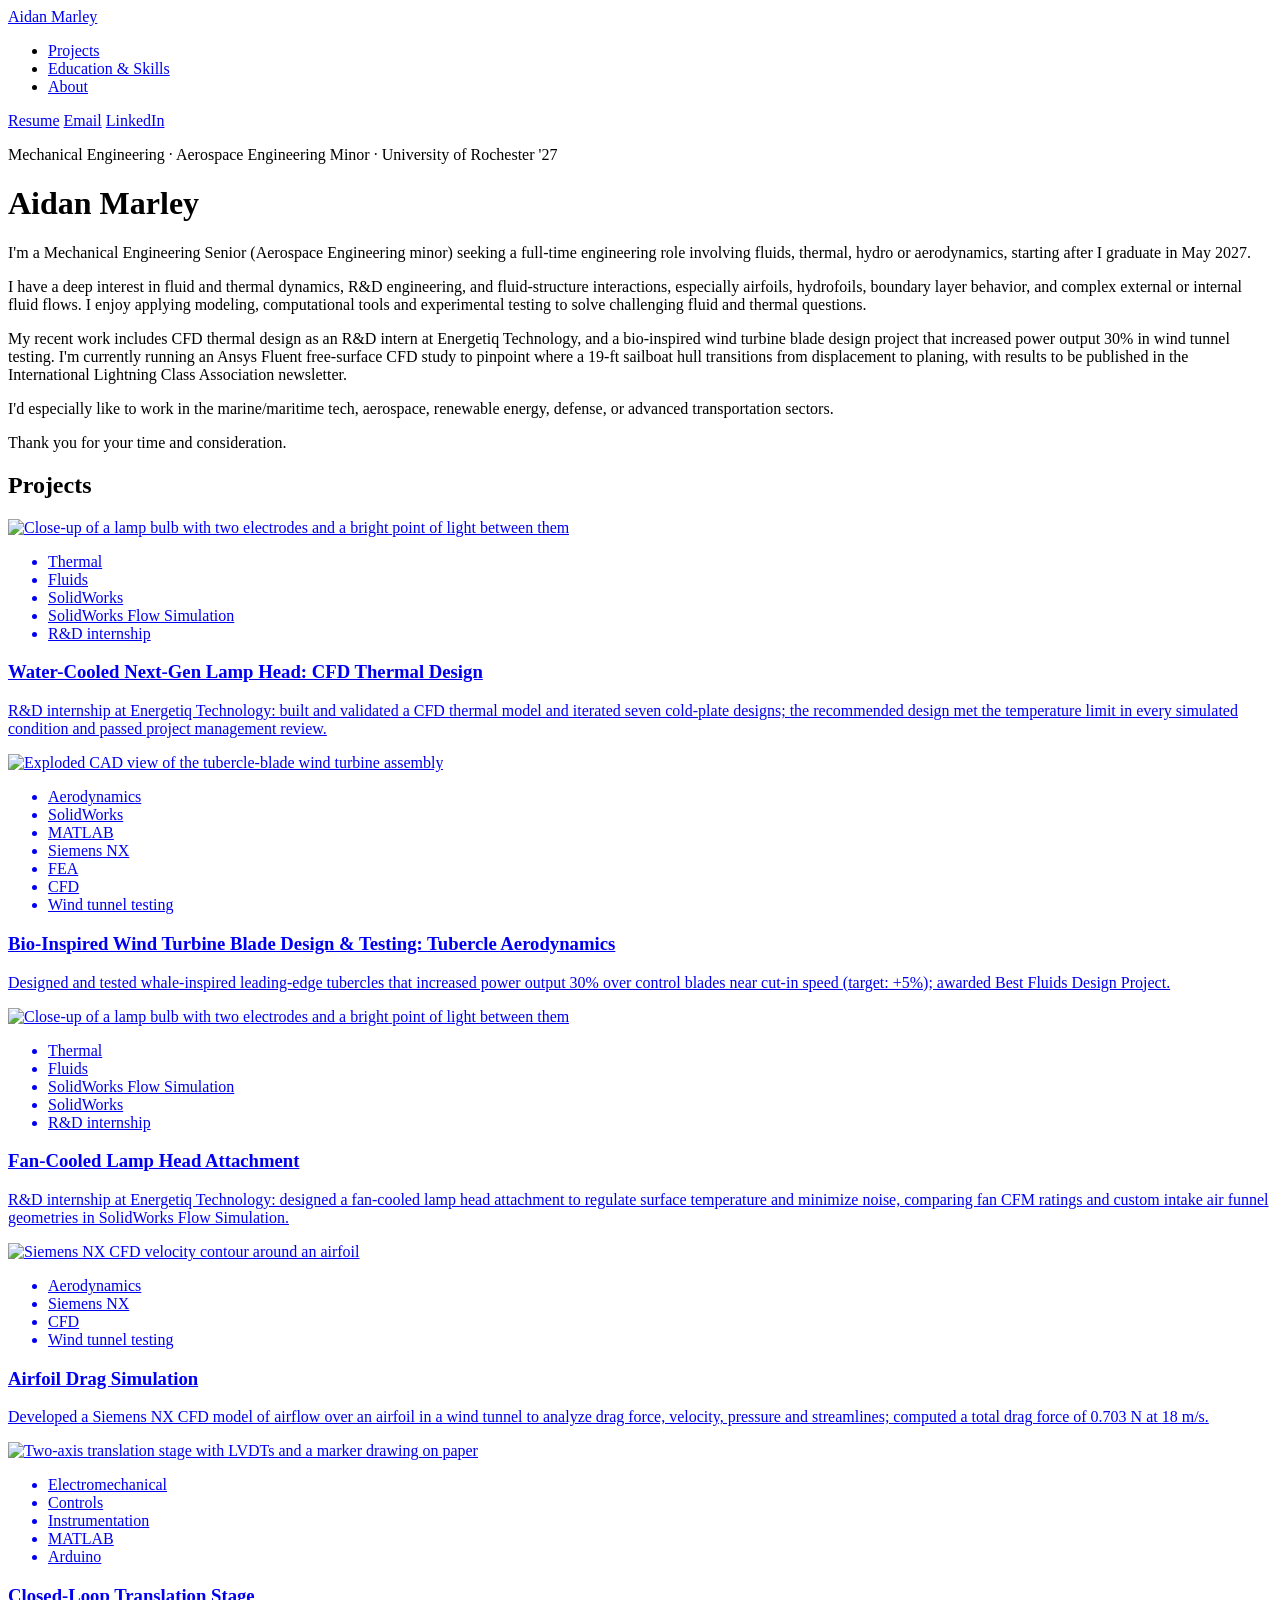
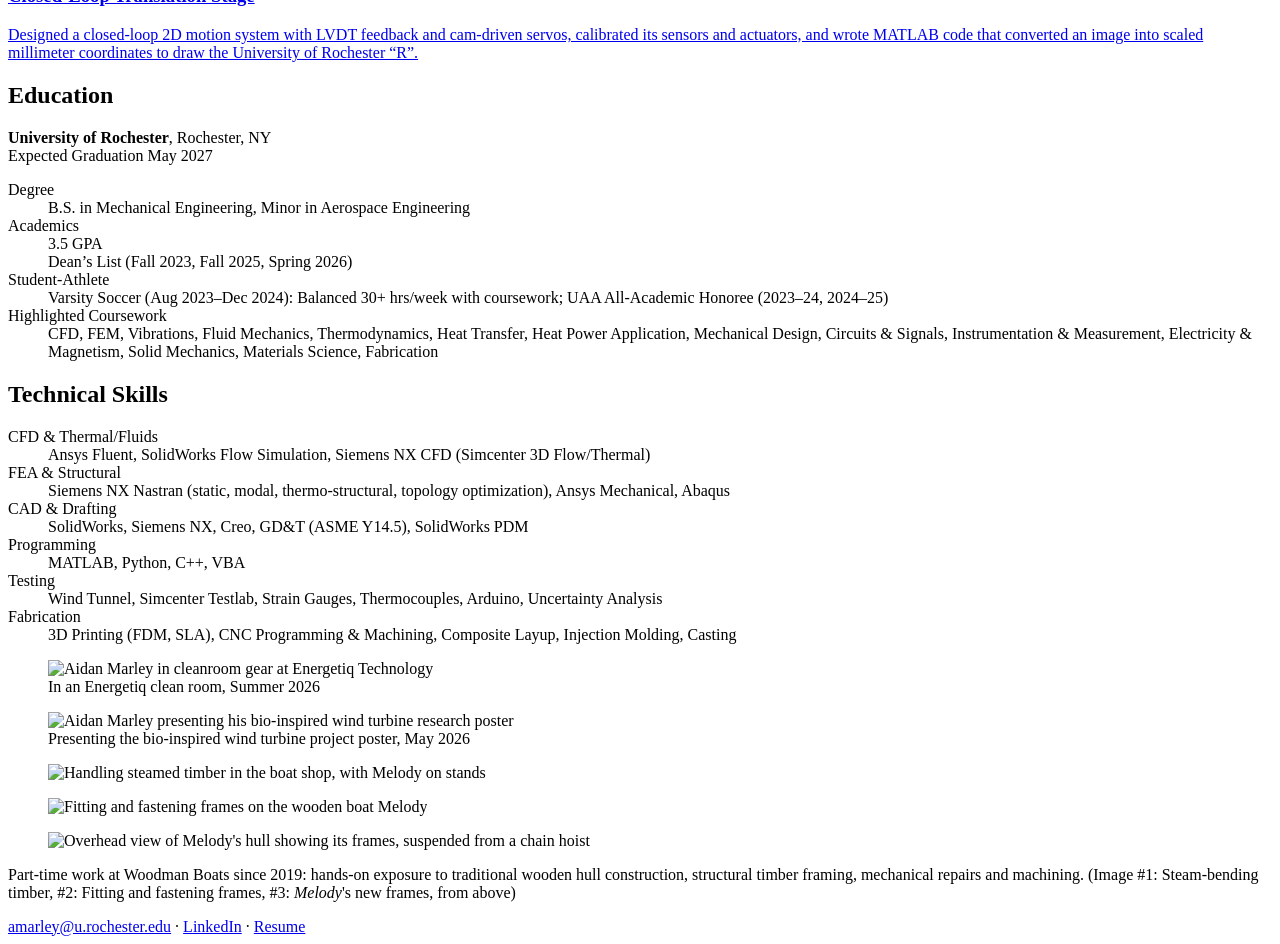
==== index.html @ 21c4abe0 "Add files via upload" ====
<!DOCTYPE html>
<html lang="en">
<head>
  <meta charset="utf-8">
  <meta name="viewport" content="width=device-width, initial-scale=1">
  <title>Aidan Marley | Fluids, Thermal &amp; Hydrodynamics Engineering Portfolio</title>
  <meta name="description" content="Engineering portfolio of Aidan Marley, Mechanical Engineering Senior (Aerospace Engineering minor) at the University of Rochester, focused on CFD, hydrodynamics, aerodynamics and thermal R&D.">
  <link rel="preconnect" href="https://fonts.googleapis.com">
  <link rel="preconnect" href="https://fonts.gstatic.com" crossorigin>
  <link href="https://fonts.googleapis.com/css2?family=IBM+Plex+Mono:wght@400&family=IBM+Plex+Sans:wght@400;500;600&display=swap" rel="stylesheet">
  <link rel="stylesheet" href="css/style.css">
</head>
<body>

<nav class="nav" aria-label="Main">
  <div class="wrap">
    <a class="brand" href="index.html">Aidan Marley</a>
    <ul class="nav-links">
      <li><a href="#projects">Projects</a></li>
      <li><a href="#background">Education &amp; Skills</a></li>
      <li><a href="#about">About</a></li>
    </ul>
    <div class="nav-actions">
      <a class="nav-btn primary" href="assets/Aidan_Marley_Resume.pdf">Resume</a>
      <a class="nav-btn" href="mailto:amarley@u.rochester.edu">Email</a>
      <a class="nav-btn" href="https://www.linkedin.com/in/aidan-marley">LinkedIn</a>
    </div>
  </div>
</nav>

<header class="hero" id="about">
  <div class="wrap">
    <p class="eyebrow">Mechanical Engineering · Aerospace Engineering Minor · University of Rochester '27</p>
    <h1>Aidan Marley</h1>
    <p class="intro">I'm a Mechanical Engineering Senior (Aerospace Engineering minor) seeking a full-time engineering role involving fluids, thermal, hydro or aerodynamics, starting after I graduate in May&nbsp;2027.</p>
    <p class="intro">I have a deep interest in fluid and thermal dynamics, R&amp;D engineering, and fluid-structure interactions, especially airfoils, hydrofoils, boundary layer behavior, and complex external or internal fluid flows. I enjoy applying modeling, computational tools and experimental testing to solve challenging fluid and thermal questions.</p>
    <p class="intro">My recent work includes CFD thermal design as an R&amp;D intern at Energetiq Technology, and a bio-inspired wind turbine blade design project that increased power output 30% in wind tunnel testing. I'm currently running an Ansys Fluent free-surface CFD study to pinpoint where a 19-ft sailboat hull transitions from displacement to planing, with results to be published in the International Lightning Class Association newsletter.</p>
    <p class="intro">I'd especially like to work in the marine/maritime tech, aerospace, renewable energy, defense, or advanced transportation sectors.</p>
    <p class="intro">Thank you for your time and consideration.</p>
  </div>
</header>

<main>

  <section id="projects" class="wrap">
    <h2>Projects</h2>
    <div class="cards">

      <a class="card" href="projects/energetiq-thermal.html">
        <div class="thumb">
          <img src="assets/energetiq-thermal/card.jpg" alt="Close-up of a lamp bulb with two electrodes and a bright point of light between them" data-ph="Card image: lamp bulb">
        </div>
        <div class="body">
          <ul class="tags"><li>Thermal</li><li>Fluids</li><li>SolidWorks</li><li>SolidWorks Flow Simulation</li><li>R&amp;D internship</li></ul>
          <h3>Water-Cooled Next-Gen Lamp Head: CFD Thermal Design</h3>
          <p class="result">R&amp;D internship at Energetiq Technology: built and validated a CFD thermal model and iterated seven cold-plate designs; the recommended design met the temperature limit in every simulated condition and passed project management review.</p>
        </div>
      </a>

      <a class="card" href="projects/wind-turbine-blades.html">
        <div class="thumb">
          <img src="assets/wind-turbine/card.jpg" alt="Exploded CAD view of the tubercle-blade wind turbine assembly" data-ph="Card image: exploded CAD assembly">
        </div>
        <div class="body">
          <ul class="tags"><li>Aerodynamics</li><li>SolidWorks</li><li>MATLAB</li><li>Siemens NX</li><li>FEA</li><li>CFD</li><li>Wind tunnel testing</li></ul>
          <h3>Bio-Inspired Wind Turbine Blade Design &amp; Testing: Tubercle Aerodynamics</h3>
          <p class="result">Designed and tested whale-inspired leading-edge tubercles that increased power output 30% over control blades near cut-in speed (target: +5%); awarded Best Fluids Design Project.</p>
        </div>
      </a>

      <a class="card" href="projects/lamp-head-fan-attachment.html">
        <div class="thumb">
          <img src="assets/lamp-head-fan-attachment/card.jpg" alt="Close-up of a lamp bulb with two electrodes and a bright point of light between them" data-ph="Card image: lamp bulb">
        </div>
        <div class="body">
          <ul class="tags"><li>Thermal</li><li>Fluids</li><li>SolidWorks Flow Simulation</li><li>SolidWorks</li><li>R&amp;D internship</li></ul>
          <h3>Fan-Cooled Lamp Head Attachment</h3>
          <p class="result">R&amp;D internship at Energetiq Technology: designed a fan-cooled lamp head attachment to regulate surface temperature and minimize noise, comparing fan CFM ratings and custom intake air funnel geometries in SolidWorks Flow Simulation.</p>
        </div>
      </a>

      <a class="card" href="projects/airfoil-drag-simulation.html">
        <div class="thumb">
          <img src="assets/airfoil/card.jpg" alt="Siemens NX CFD velocity contour around an airfoil" data-ph="Card image: airfoil velocity contour">
        </div>
        <div class="body">
          <ul class="tags"><li>Aerodynamics</li><li>Siemens NX</li><li>CFD</li><li>Wind tunnel testing</li></ul>
          <h3>Airfoil Drag Simulation</h3>
          <p class="result">Developed a Siemens NX CFD model of airflow over an airfoil in a wind tunnel to analyze drag force, velocity, pressure and streamlines; computed a total drag force of 0.703 N at <span class="nowrap">18&nbsp;m/s</span>.</p>
        </div>
      </a>

      <a class="card" href="projects/translation-stage.html">
        <div class="thumb">
          <img src="assets/translation-stage/card.jpg" alt="Two-axis translation stage with LVDTs and a marker drawing on paper" data-ph="Card image: translation stage hardware or a drawing it produced">
        </div>
        <div class="body">
          <ul class="tags"><li>Electromechanical</li><li>Controls</li><li>Instrumentation</li><li>MATLAB</li><li>Arduino</li></ul>
          <h3>Closed-Loop Translation Stage</h3>
          <p class="result">Designed a closed-loop 2D motion system with LVDT feedback and cam-driven servos, calibrated its sensors and actuators, and wrote MATLAB code that converted an image into scaled millimeter coordinates to draw the University of Rochester &ldquo;R&rdquo;.</p>
        </div>
      </a>

    </div>

  </section>

  <!-- Education & Skills, below the projects -->
  <section id="background" class="wrap">
    <div class="bg-grid">
      <div>
        <h2>Education</h2>
        <div class="edu">
          <p class="edu-school"><strong>University of Rochester</strong>, Rochester, NY<br><span class="muted">Expected Graduation May 2027</span></p>
          <dl class="edu-list">
            <div><dt>Degree</dt><dd>B.S. in Mechanical Engineering, Minor in Aerospace Engineering</dd></div>
            <div><dt>Academics</dt><dd>3.5 GPA<br>Dean’s List (Fall 2023, Fall 2025, Spring 2026)</dd></div>
            <div><dt>Student-Athlete</dt><dd>Varsity Soccer (Aug 2023–Dec 2024): Balanced 30+ hrs/week with coursework; UAA All-Academic Honoree (2023–24, 2024–25)</dd></div>
            <div><dt>Highlighted Coursework</dt><dd>CFD, FEM, Vibrations, Fluid Mechanics, Thermodynamics, Heat Transfer, Heat Power Application, Mechanical Design, Circuits &amp; Signals, Instrumentation &amp; Measurement, Electricity &amp; Magnetism, Solid Mechanics, Materials Science, Fabrication</dd></div>
          </dl>
        </div>
      </div>
      <div>
        <h2>Technical Skills</h2>
        <dl class="skill-list">
          <div><dt>CFD &amp; Thermal/Fluids</dt><dd>Ansys Fluent, SolidWorks Flow Simulation, Siemens NX CFD (Simcenter 3D Flow/Thermal)</dd></div>
          <div><dt>FEA &amp; Structural</dt><dd>Siemens NX Nastran (static, modal, thermo-structural, topology optimization), Ansys Mechanical, Abaqus</dd></div>
          <div><dt>CAD &amp; Drafting</dt><dd>SolidWorks, Siemens NX, Creo, GD&amp;T (ASME Y14.5), SolidWorks PDM</dd></div>
          <div><dt>Programming</dt><dd>MATLAB, Python, C++, VBA</dd></div>
          <div><dt>Testing</dt><dd>Wind Tunnel, Simcenter Testlab, Strain Gauges, Thermocouples, Arduino, Uncertainty Analysis</dd></div>
          <div><dt>Fabrication</dt><dd>3D Printing (FDM, SLA), CNC Programming &amp; Machining, Composite Layup, Injection Molding, Casting</dd></div>
        </dl>
      </div>
    </div>
  </section>

  <section id="photos" class="wrap">

    <!-- Energetiq clean room photo + poster presentation photo -->
    <div class="gallery about-photo">
      <figure style="flex: 2">
        <img src="assets/energetiq-thermal/cleanroom.jpg" alt="Aidan Marley in cleanroom gear at Energetiq Technology">
        <figcaption>In an Energetiq clean room, Summer 2026</figcaption>
      </figure>
      <figure style="flex: 4">
        <img src="assets/about/linkedin-photo.jpg" alt="Aidan Marley presenting his bio-inspired wind turbine research poster" data-ph="Photo: presenting the wind turbine poster">
        <figcaption>Presenting the bio-inspired wind turbine project poster, May 2026</figcaption>
      </figure>
    </div>

    <!-- Woodman Boats photo row -->
    <div class="gallery">
      <figure style="flex: 1.333">
        <img src="assets/hands-on/boatshop-2.jpg" alt="Handling steamed timber in the boat shop, with Melody on stands" data-ph="Photo: steam bending">
      </figure>
      <figure style="flex: 0.75">
        <img src="assets/hands-on/boatshop-1.jpg" alt="Fitting and fastening frames on the wooden boat Melody" data-ph="Photo: fitting and fastening frames">
      </figure>
      <figure style="flex: 0.75">
        <img src="assets/hands-on/boatshop-3.jpg" alt="Overhead view of Melody's hull showing its frames, suspended from a chain hoist" data-ph="Photo: overhead view of the hull">
      </figure>
    </div>
    <p class="gallery-caption">Part-time work at Woodman Boats since 2019: hands-on exposure to traditional wooden hull construction, structural timber framing, mechanical repairs and machining. (Image #1: Steam-bending timber, #2: Fitting and fastening frames, #3: <i>Melody</i>'s new frames, from above)</p>
  </section>
</main>

<footer>
  <div class="wrap">
    <span><a href="mailto:amarley@u.rochester.edu">amarley@u.rochester.edu</a> · <a href="https://www.linkedin.com/in/aidan-marley">LinkedIn</a> · <a href="assets/Aidan_Marley_Resume.pdf">Resume</a></span>
  </div>
</footer>

<script src="js/site.js"></script>
</body>
</html>
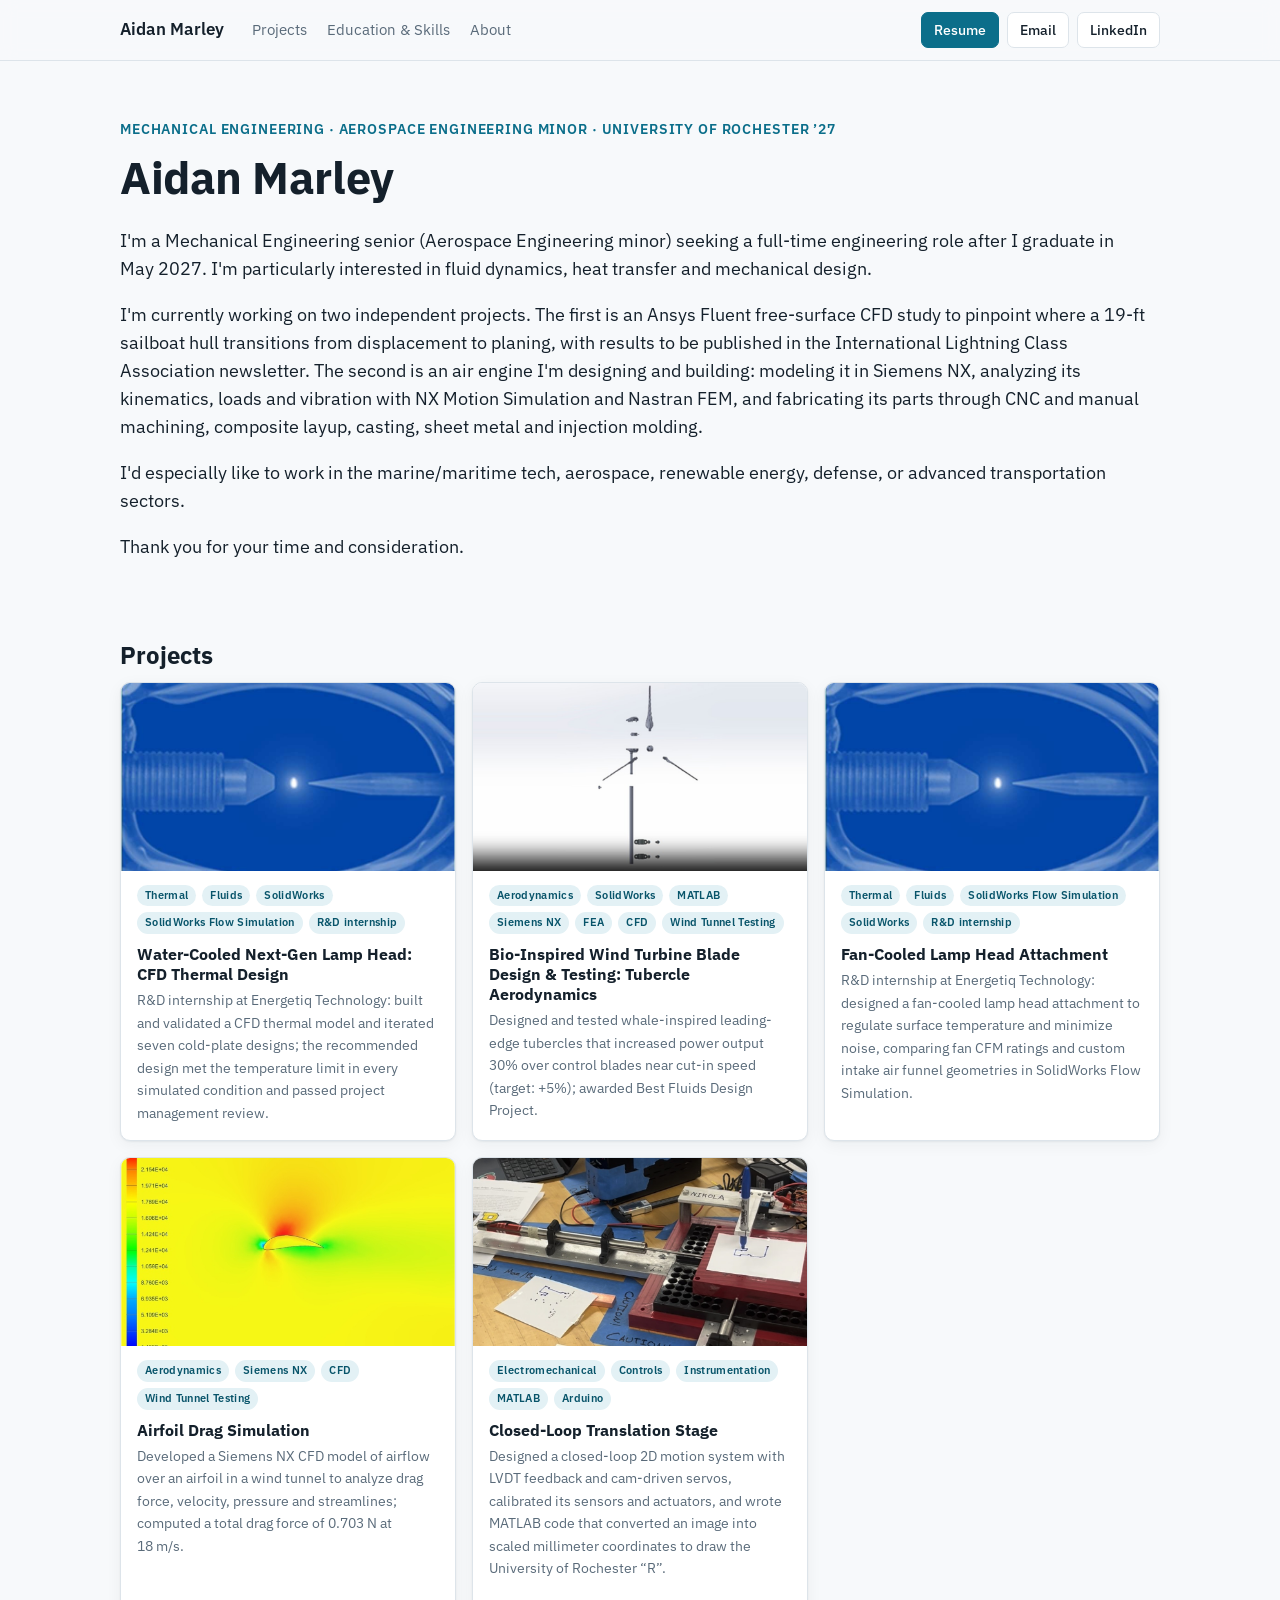
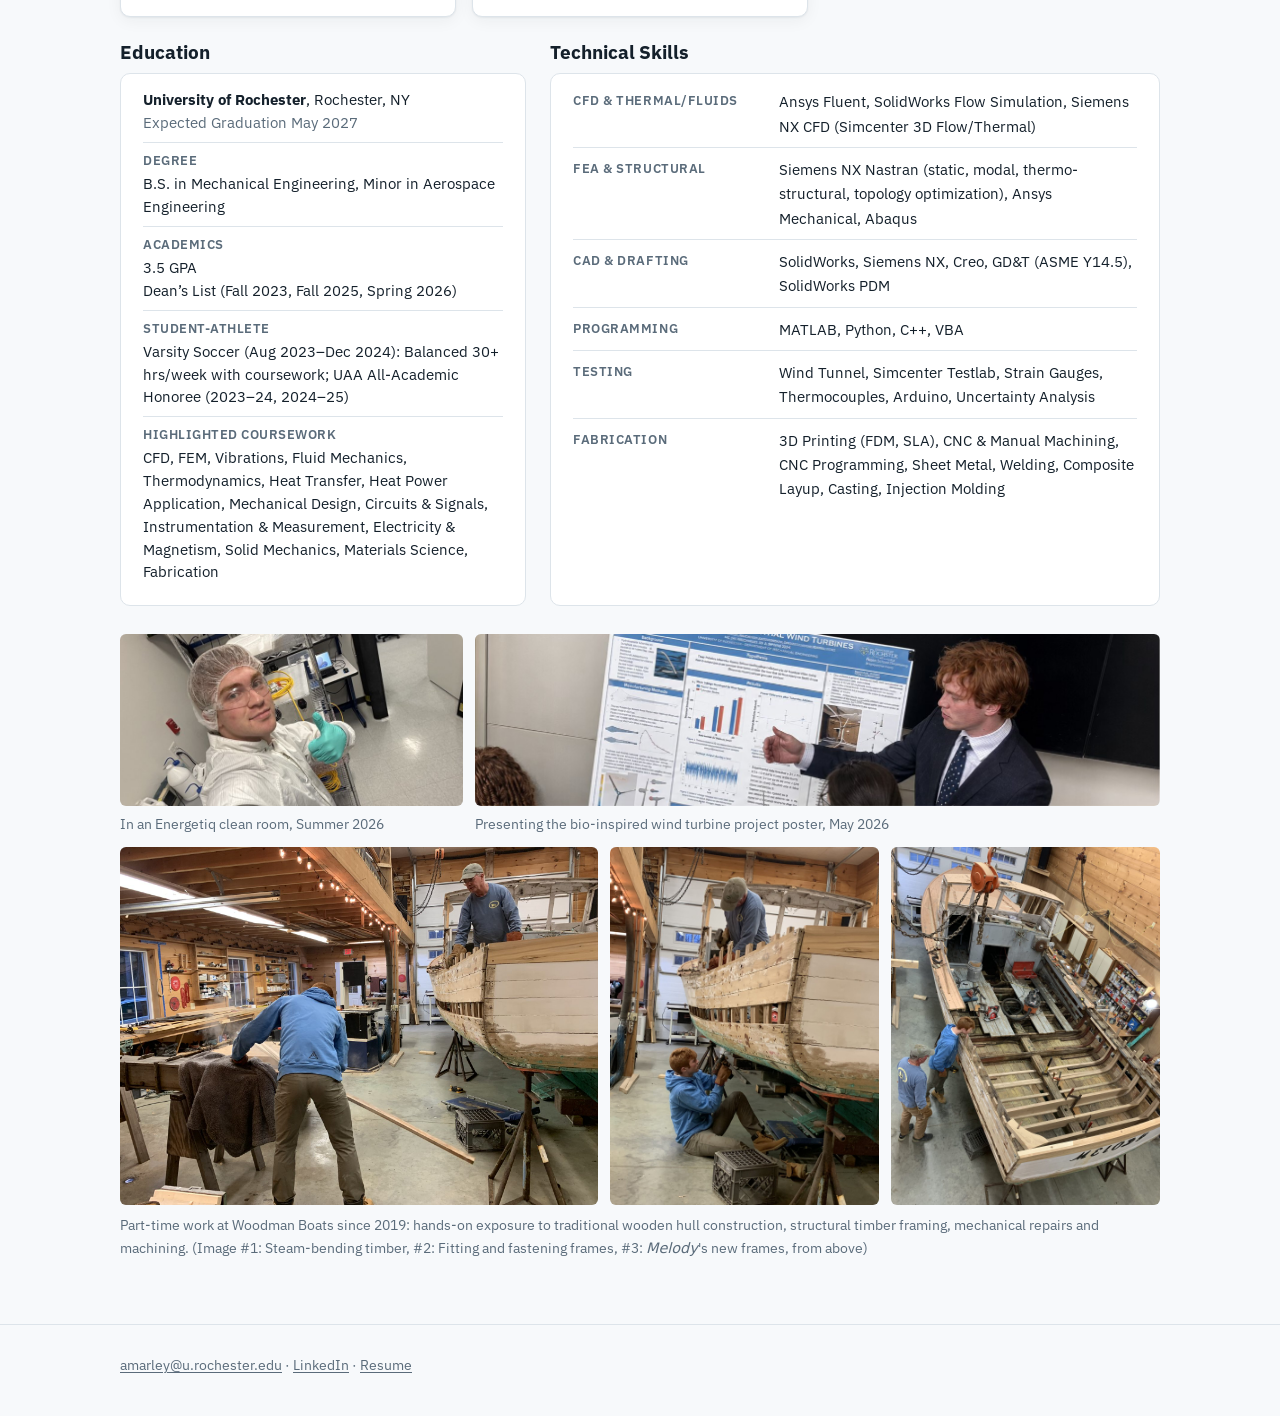
==== commit 335273dd: "Add files via upload" ====
--- a/index.html
+++ b/index.html
@@ -3,8 +3,8 @@
 <head>
   <meta charset="utf-8">
   <meta name="viewport" content="width=device-width, initial-scale=1">
-  <title>Aidan Marley | Fluids, Thermal &amp; Hydrodynamics Engineering Portfolio</title>
-  <meta name="description" content="Engineering portfolio of Aidan Marley, Mechanical Engineering Senior (Aerospace Engineering minor) at the University of Rochester, focused on CFD, hydrodynamics, aerodynamics and thermal R&D.">
+  <title>Aidan Marley | Mechanical Engineering Portfolio: Design, Fluids &amp; Thermal</title>
+  <meta name="description" content="Engineering portfolio of Aidan Marley, Mechanical Engineering Senior (Aerospace Engineering minor) at the University of Rochester, focused on mechanical design, CFD, hydrodynamics, aerodynamics and thermal R&D.">
   <link rel="preconnect" href="https://fonts.googleapis.com">
   <link rel="preconnect" href="https://fonts.gstatic.com" crossorigin>
   <link href="https://fonts.googleapis.com/css2?family=IBM+Plex+Mono:wght@400&family=IBM+Plex+Sans:wght@400;500;600&display=swap" rel="stylesheet">
@@ -30,11 +30,10 @@
 
 <header class="hero" id="about">
   <div class="wrap">
-    <p class="eyebrow">Mechanical Engineering · Aerospace Engineering Minor · University of Rochester '27</p>
+    <p class="eyebrow">Mechanical Engineering · Aerospace Engineering Minor · University of Rochester &rsquo;27</p>
     <h1>Aidan Marley</h1>
-    <p class="intro">I'm a Mechanical Engineering Senior (Aerospace Engineering minor) seeking a full-time engineering role involving fluids, thermal, hydro or aerodynamics, starting after I graduate in May&nbsp;2027.</p>
-    <p class="intro">I have a deep interest in fluid and thermal dynamics, R&amp;D engineering, and fluid-structure interactions, especially airfoils, hydrofoils, boundary layer behavior, and complex external or internal fluid flows. I enjoy applying modeling, computational tools and experimental testing to solve challenging fluid and thermal questions.</p>
-    <p class="intro">My recent work includes CFD thermal design as an R&amp;D intern at Energetiq Technology, and a bio-inspired wind turbine blade design project that increased power output 30% in wind tunnel testing. I'm currently running an Ansys Fluent free-surface CFD study to pinpoint where a 19-ft sailboat hull transitions from displacement to planing, with results to be published in the International Lightning Class Association newsletter.</p>
+    <p class="intro">I'm a Mechanical Engineering senior (Aerospace Engineering minor) seeking a full-time engineering role after I graduate in May&nbsp;2027. I'm particularly interested in fluid dynamics, heat transfer and mechanical design.</p>
+    <p class="intro">I'm currently working on two independent projects. The first is an Ansys Fluent free-surface CFD study to pinpoint where a 19-ft sailboat hull transitions from displacement to planing, with results to be published in the International Lightning Class Association newsletter. The second is an air engine I'm designing and building: modeling it in Siemens NX, analyzing its kinematics, loads and vibration with NX Motion Simulation and Nastran FEM, and fabricating its parts through CNC and manual machining, composite layup, casting, sheet metal and injection molding.</p>
     <p class="intro">I'd especially like to work in the marine/maritime tech, aerospace, renewable energy, defense, or advanced transportation sectors.</p>
     <p class="intro">Thank you for your time and consideration.</p>
   </div>
@@ -62,7 +61,7 @@
           <img src="assets/wind-turbine/card.jpg" alt="Exploded CAD view of the tubercle-blade wind turbine assembly" data-ph="Card image: exploded CAD assembly">
         </div>
         <div class="body">
-          <ul class="tags"><li>Aerodynamics</li><li>SolidWorks</li><li>MATLAB</li><li>Siemens NX</li><li>FEA</li><li>CFD</li><li>Wind tunnel testing</li></ul>
+          <ul class="tags"><li>Aerodynamics</li><li>SolidWorks</li><li>MATLAB</li><li>Siemens NX</li><li>FEA</li><li>CFD</li><li>Wind Tunnel Testing</li></ul>
           <h3>Bio-Inspired Wind Turbine Blade Design &amp; Testing: Tubercle Aerodynamics</h3>
           <p class="result">Designed and tested whale-inspired leading-edge tubercles that increased power output 30% over control blades near cut-in speed (target: +5%); awarded Best Fluids Design Project.</p>
         </div>
@@ -84,7 +83,7 @@
           <img src="assets/airfoil/card.jpg" alt="Siemens NX CFD velocity contour around an airfoil" data-ph="Card image: airfoil velocity contour">
         </div>
         <div class="body">
-          <ul class="tags"><li>Aerodynamics</li><li>Siemens NX</li><li>CFD</li><li>Wind tunnel testing</li></ul>
+          <ul class="tags"><li>Aerodynamics</li><li>Siemens NX</li><li>CFD</li><li>Wind Tunnel Testing</li></ul>
           <h3>Airfoil Drag Simulation</h3>
           <p class="result">Developed a Siemens NX CFD model of airflow over an airfoil in a wind tunnel to analyze drag force, velocity, pressure and streamlines; computed a total drag force of 0.703 N at <span class="nowrap">18&nbsp;m/s</span>.</p>
         </div>
@@ -128,7 +127,7 @@
           <div><dt>CAD &amp; Drafting</dt><dd>SolidWorks, Siemens NX, Creo, GD&amp;T (ASME Y14.5), SolidWorks PDM</dd></div>
           <div><dt>Programming</dt><dd>MATLAB, Python, C++, VBA</dd></div>
           <div><dt>Testing</dt><dd>Wind Tunnel, Simcenter Testlab, Strain Gauges, Thermocouples, Arduino, Uncertainty Analysis</dd></div>
-          <div><dt>Fabrication</dt><dd>3D Printing (FDM, SLA), CNC Programming &amp; Machining, Composite Layup, Injection Molding, Casting</dd></div>
+          <div><dt>Fabrication</dt><dd>3D Printing (FDM, SLA), CNC &amp; Manual Machining, CNC Programming, Sheet Metal, Welding, Composite Layup, Casting, Injection Molding</dd></div>
         </dl>
       </div>
     </div>
--- a/css/style.css
+++ b/css/style.css
@@ -0,0 +1,261 @@
+/* Aidan Marley — Engineering Portfolio
+   Colors are defined once here; dark mode follows the visitor's system setting. */
+:root {
+  --bg: #f7f9fb;
+  --surface: #ffffff;
+  --ink: #14202b;
+  --muted: #5a6b7a;
+  --line: #dde4ea;
+  --accent: #0b6e8a;        /* ocean teal */
+  --accent-strong: #08546a;
+  --accent-soft: #e3f1f5;
+  --placeholder: #f1f4f7;
+  --placeholder-line: #b9c6d1;
+  --radius: 10px;
+  --maxw: 1080px;
+  --shadow: 0 1px 2px rgba(20, 32, 43, .06), 0 4px 16px rgba(20, 32, 43, .05);
+}
+@media (prefers-color-scheme: dark) {
+  :root {
+    --bg: #0e151c;
+    --surface: #151f29;
+    --ink: #e6edf3;
+    --muted: #9aabbb;
+    --line: #243341;
+    --accent: #4fb8d6;
+    --accent-strong: #7ccde4;
+    --accent-soft: #15303c;
+    --placeholder: #1a2632;
+    --placeholder-line: #3a4d5e;
+    --shadow: none;
+  }
+}
+
+* { box-sizing: border-box; }
+html { -webkit-text-size-adjust: 100%; }
+body {
+  margin: 0;
+  background: var(--bg);
+  color: var(--ink);
+  font-family: "IBM Plex Sans", system-ui, -apple-system, "Segoe UI", Roboto, sans-serif;
+  font-size: 17px;
+  line-height: 1.6;
+}
+img { max-width: 100%; height: auto; display: block; border-radius: 6px; }
+a { color: var(--accent); text-underline-offset: 2px; }
+a:hover { color: var(--accent-strong); }
+h1, h2, h3 { line-height: 1.25; margin: 0 0 .5em; }
+h1 { font-size: clamp(2rem, 5vw, 2.8rem); letter-spacing: -.01em; }
+h2 { font-size: 1.5rem; margin-top: 2.2em; }
+h3 { font-size: 1.1rem; }
+p { margin: 0 0 1em; }
+code, .mono { font-family: "IBM Plex Mono", ui-monospace, Menlo, monospace; font-size: .9em; }
+
+.wrap { max-width: var(--maxw); margin: 0 auto; padding: 0 20px; }
+
+/* ---------- Top navigation ---------- */
+.nav {
+  position: sticky; top: 0; z-index: 10;
+  background: color-mix(in srgb, var(--bg) 88%, transparent);
+  backdrop-filter: blur(8px);
+  border-bottom: 1px solid var(--line);
+}
+.nav .wrap { display: flex; align-items: center; gap: 20px; height: 60px; }
+.nav .brand { font-weight: 600; color: var(--ink); text-decoration: none; white-space: nowrap; }
+.nav-links { list-style: none; display: flex; gap: 20px; margin: 0 0 0 8px; padding: 0; }
+.nav-links a { color: var(--muted); text-decoration: none; font-size: .95rem; white-space: nowrap; }
+.nav-links a:hover { color: var(--ink); }
+.nav-actions { display: flex; gap: 8px; margin-left: auto; }
+.nav-btn {
+  display: inline-block; padding: 6px 12px; border-radius: 7px; white-space: nowrap;
+  border: 1px solid var(--line); background: var(--surface); color: var(--ink);
+  text-decoration: none; font-size: .88rem; font-weight: 500;
+}
+.nav-btn:hover { border-color: var(--accent); color: var(--accent); }
+.nav-btn.primary { background: var(--accent); border-color: var(--accent); color: #fff; }
+.nav-btn.primary:hover { background: var(--accent-strong); color: #fff; }
+@media (prefers-color-scheme: dark) { .nav-btn.primary, .nav-btn.primary:hover { color: #0e151c; } }
+@media (max-width: 860px) { .nav-links { display: none; } }
+@media (max-width: 400px) {
+  .nav .wrap { gap: 10px; }
+  .nav-btn { padding: 5px 9px; font-size: .82rem; }
+  .nav-actions { gap: 6px; }
+}
+@media (max-width: 370px) { .nav .brand { font-size: .9rem; } .nav-btn { padding: 5px 7px; } }
+
+/* ---------- Hero ---------- */
+.hero { padding: 56px 0 8px; }
+.eyebrow { color: var(--accent); font-weight: 600; font-size: .9rem; letter-spacing: .06em; text-transform: uppercase; margin-bottom: .6em; }
+.intro { font-size: 1.1rem; color: var(--ink); }
+.btns { display: flex; flex-wrap: wrap; gap: 10px; margin-top: 24px; }
+.btn {
+  display: inline-block; padding: 10px 18px; border-radius: 8px;
+  border: 1px solid var(--line); background: var(--surface); color: var(--ink);
+  text-decoration: none; font-weight: 500; font-size: .95rem;
+}
+.btn:hover { border-color: var(--accent); color: var(--accent); }
+.btn.primary { background: var(--accent); border-color: var(--accent); color: #fff; }
+.btn.primary:hover { background: var(--accent-strong); color: #fff; }
+@media (prefers-color-scheme: dark) { .btn.primary, .btn.primary:hover { color: #0e151c; } }
+
+/* ---------- Highlight tiles ---------- */
+.tiles { display: grid; grid-template-columns: repeat(3, 1fr); gap: 16px; margin: 8px 0 0; }
+.tile { background: var(--surface); border: 1px solid var(--line); border-radius: var(--radius); padding: 18px 20px; box-shadow: var(--shadow); }
+.tile .big { font-size: 1.9rem; font-weight: 600; color: var(--accent); line-height: 1.1; }
+.tile .label { font-size: .8rem; font-weight: 600; letter-spacing: .05em; text-transform: uppercase; color: var(--muted); margin-bottom: 6px; }
+.tile p { margin: 6px 0 0; font-size: .95rem; color: var(--muted); }
+@media (max-width: 800px) { .tiles { grid-template-columns: 1fr; } }
+
+/* ---------- Project cards ---------- */
+.cards { display: grid; grid-template-columns: repeat(3, 1fr); grid-auto-rows: 1fr; gap: 16px; }
+@media (max-width: 960px) { .cards { grid-template-columns: repeat(2, 1fr); } }
+@media (max-width: 640px) { .cards { grid-template-columns: 1fr; } }
+.card {
+  display: flex; flex-direction: column;
+  background: var(--surface); border: 1px solid var(--line); border-radius: var(--radius);
+  overflow: hidden; text-decoration: none; color: var(--ink); box-shadow: var(--shadow);
+  transition: border-color .15s, transform .15s;
+}
+a.card:hover { border-color: var(--accent); transform: translateY(-2px); color: var(--ink); }
+.card .thumb { aspect-ratio: 16 / 9; }
+.card .thumb { position: relative; overflow: hidden; }
+.card .thumb img, .card .thumb video { position: absolute; inset: 0; width: 100%; height: 100%; object-fit: cover; border-radius: 0; display: block; }
+.card .body { padding: 14px 16px 16px; }
+.card h3 { margin-bottom: .3em; font-size: 1rem; }
+.card .tags li { font-size: .7rem; }
+.card .result { color: var(--muted); font-size: .88rem; margin: 0; }
+.card.featured { grid-column: 1 / -1; }
+.card.featured .thumb { aspect-ratio: 21 / 8; }
+@media (max-width: 720px) { .card.featured .thumb { aspect-ratio: 16 / 9; } }
+.card.tbd { border-style: dashed; box-shadow: none; }
+.card.tbd .body { color: var(--muted); }
+
+.tags { display: flex; flex-wrap: wrap; gap: 6px; margin: 0 0 10px; padding: 0; list-style: none; }
+.tags li { font-size: .75rem; font-weight: 600; letter-spacing: .03em; padding: 2px 8px; border-radius: 99px; background: var(--accent-soft); color: var(--accent-strong); }
+.status { display: inline-block; font-size: .75rem; font-weight: 600; padding: 2px 8px; border-radius: 99px; border: 1px solid var(--accent); color: var(--accent); margin-left: 6px; vertical-align: middle; }
+
+/* ---------- Placeholders (replace with <img> when figures are ready) ---------- */
+.ph {
+  display: flex; align-items: center; justify-content: center; text-align: center;
+  background: repeating-linear-gradient(135deg, var(--placeholder) 0 14px, transparent 14px 28px), var(--placeholder);
+  border: 2px dashed var(--placeholder-line); border-radius: 6px;
+  color: var(--muted); font-size: .85rem; padding: 16px; min-height: 140px; width: 100%; height: 100%;
+}
+.card .ph { border-radius: 0; border-width: 0 0 2px 0; }
+.todo { background: #fff3c4; color: #5c4a00; padding: 0 4px; border-radius: 3px; font-size: .9em; }
+@media (prefers-color-scheme: dark) { .todo { background: #4a3d06; color: #ffe58a; } }
+
+/* ---------- Education & skills (under the intro) ---------- */
+.bg-grid { display: grid; grid-template-columns: 1fr 1.5fr; gap: 24px; align-items: stretch; }
+.bg-grid > div { display: flex; flex-direction: column; }
+.bg-grid .edu, .bg-grid .skill-list { flex: 1; }
+.bg-grid h2 { margin-top: 1.2em; font-size: 1.2rem; }
+@media (max-width: 800px) { .bg-grid { grid-template-columns: 1fr; gap: 0; } }
+.skill-list { margin: 0; background: var(--surface); border: 1px solid var(--line); border-radius: var(--radius); padding: 6px 22px; }
+.skill-list div { display: grid; grid-template-columns: 190px 1fr; gap: 4px 16px; padding: 9px 0; border-bottom: 1px solid var(--line); }
+.skill-list div:last-child { border-bottom: 0; }
+.skill-list dt { font-size: .8rem; font-weight: 600; letter-spacing: .04em; text-transform: uppercase; color: var(--muted); padding-top: 2px; }
+.skill-list dd { margin: 0; font-size: .95rem; }
+@media (max-width: 560px) { .skill-list div { grid-template-columns: 1fr; } }
+
+/* ---------- Skills & education ---------- */
+.skills { display: grid; grid-template-columns: repeat(auto-fit, minmax(185px, 1fr)); gap: 14px; }
+.skills div { background: var(--surface); border: 1px solid var(--line); border-radius: var(--radius); padding: 16px 18px; }
+.skills h3 { font-size: .8rem; letter-spacing: .05em; text-transform: uppercase; color: var(--muted); margin-bottom: 6px; }
+.skills p { margin: 0; font-size: .95rem; }
+.edu { background: var(--surface); border: 1px solid var(--line); border-radius: var(--radius); padding: 14px 22px; font-size: .95rem; line-height: 1.5; }
+.edu-label { font-size: .8rem; font-weight: 600; letter-spacing: .04em; text-transform: uppercase; color: var(--muted); }
+.edu .row { display: flex; justify-content: space-between; flex-wrap: wrap; gap: 4px 16px; }
+.edu p { margin: .25em 0; }
+.edu .edu-school { margin-top: 0; }
+.muted { color: var(--muted); }
+
+/* ---------- Project pages ---------- */
+.crumb { font-size: .9rem; margin: 28px 0 0; }
+.crumb a { text-decoration: none; }
+.proj-head { padding: 12px 0 8px; }
+.proj-head .one-line { font-size: 1.2rem; color: var(--muted); }
+.hero-fig { margin: 20px 0 8px; aspect-ratio: 21 / 9; }
+.hero-fig > img { width: 100%; height: 100%; object-fit: cover; }
+@media (max-width: 720px) { .hero-fig { aspect-ratio: 16 / 9; } }
+
+.glance {
+  display: grid; grid-template-columns: repeat(auto-fit, minmax(180px, 1fr)); gap: 14px 24px;
+  background: var(--surface); border: 1px solid var(--line); border-radius: var(--radius);
+  padding: 18px 22px; margin: 24px 0 8px;
+}
+.glance dt { font-size: .75rem; font-weight: 600; letter-spacing: .05em; text-transform: uppercase; color: var(--muted); }
+.glance dd { margin: 2px 0 0; font-size: .95rem; }
+
+.content { max-width: none; }
+.content ul { padding-left: 1.2em; }
+.content li { margin-bottom: .4em; }
+.callout { border-left: 3px solid var(--accent); background: var(--accent-soft); padding: 12px 16px; border-radius: 0 8px 8px 0; margin: 1.2em 0; }
+.callout p:last-child { margin: 0; }
+
+figure { margin: 1.4em 0; }
+figure .ph { aspect-ratio: 16 / 9; min-height: 0; }
+figcaption { font-size: .9rem; color: var(--muted); margin-top: 8px; }
+figcaption b { color: var(--ink); }
+.fig-row { display: grid; grid-template-columns: repeat(3, 1fr); gap: 12px; }
+.fig-row.two { grid-template-columns: repeat(2, 1fr); }
+@media (max-width: 720px) { .fig-row, .fig-row.two { grid-template-columns: 1fr; } }
+.fig-row .ph { aspect-ratio: 4 / 3; }
+.fig-row { align-items: start; }
+.fig-row figure { margin: 0; }
+.fig-row img { display: block; width: 100%; height: auto; max-height: 440px; object-fit: contain; object-position: left top; }
+.fig-wide { margin: 16px 0 0; }
+.fig-wide img { width: 100%; height: auto; }
+
+.about-photo { margin: 28px 0 12px; }
+.about-photo img { width: 100%; }
+.about-photo figcaption { margin-top: 6px; }
+.about-photo .ph { aspect-ratio: 4 / 1; min-height: 0; }
+@media (max-width: 560px) { .about-photo .ph { aspect-ratio: 2 / 1; } }
+
+/* Photo row that keeps mixed portrait/landscape photos the same height.
+   Each figure's inline flex value = the photo's width ÷ height. */
+.gallery { display: flex; gap: 12px; align-items: flex-start; }
+.gallery figure { margin: 0; min-width: 0; }
+.gallery img { width: 100%; }
+.gallery.narrow { max-width: 640px; }
+.gallery figcaption { margin-top: 6px; }
+.gallery-caption { font-size: .9rem; color: var(--muted); margin-top: 8px; }
+@media (max-width: 720px) {
+  .gallery { flex-direction: column; }
+  .gallery figure { flex: none !important; width: 100%; }
+}
+
+table.setup { width: 100%; border-collapse: collapse; font-size: .95rem; background: var(--surface); border: 1px solid var(--line); border-radius: var(--radius); overflow: hidden; }
+table.setup th, table.setup td { text-align: left; padding: 9px 14px; border-bottom: 1px solid var(--line); vertical-align: top; }
+table.setup th { width: 36%; font-weight: 600; color: var(--muted); }
+table.setup tr:last-child th, table.setup tr:last-child td { border-bottom: 0; }
+.table-wrap { overflow-x: auto; }
+
+.pager { display: flex; justify-content: space-between; gap: 12px; flex-wrap: wrap; border-top: 1px solid var(--line); margin-top: 48px; padding-top: 20px; }
+.pager a { text-decoration: none; }
+
+/* ---------- Footer ---------- */
+footer { border-top: 1px solid var(--line); margin-top: 64px; padding: 28px 0 40px; color: var(--muted); font-size: .9rem; }
+footer .wrap { display: flex; justify-content: space-between; flex-wrap: wrap; gap: 8px 24px; }
+footer a { color: var(--muted); }
+
+section, .hero { scroll-margin-top: 72px; }
+
+.subhead { font-size: 1.2rem; margin: 1.6em 0 .6em; }
+.coursework p { margin: .4em 0; }
+.coursework p + p { margin-top: .9em; }
+
+.table-wrap { overflow-x: auto; } table.setup td:first-child { color: var(--muted); font-weight: 500; }
+.side-photo { float: right; width: 150px; margin: 4px 0 12px 24px; }
+.side-photo img { width: 100%; height: auto; border-radius: 6px; display: block; }
+.content h2 { clear: both; }
+.content::after { content: ""; display: block; clear: both; }
+@media (max-width: 560px) { .side-photo { width: 110px; margin-left: 14px; } }
+@media (max-width: 720px) { .gallery.about-photo figure:first-child { max-width: 60%; } }
+
+.edu-list { margin: 8px 0 0; }
+.edu-list div { padding: 8px 0; border-top: 1px solid var(--line); }
+.edu-list dt { font-size: .8rem; font-weight: 600; letter-spacing: .04em; text-transform: uppercase; color: var(--muted); margin-bottom: 2px; }
+.edu-list dd { margin: 0; }
+.nowrap { white-space: nowrap; }
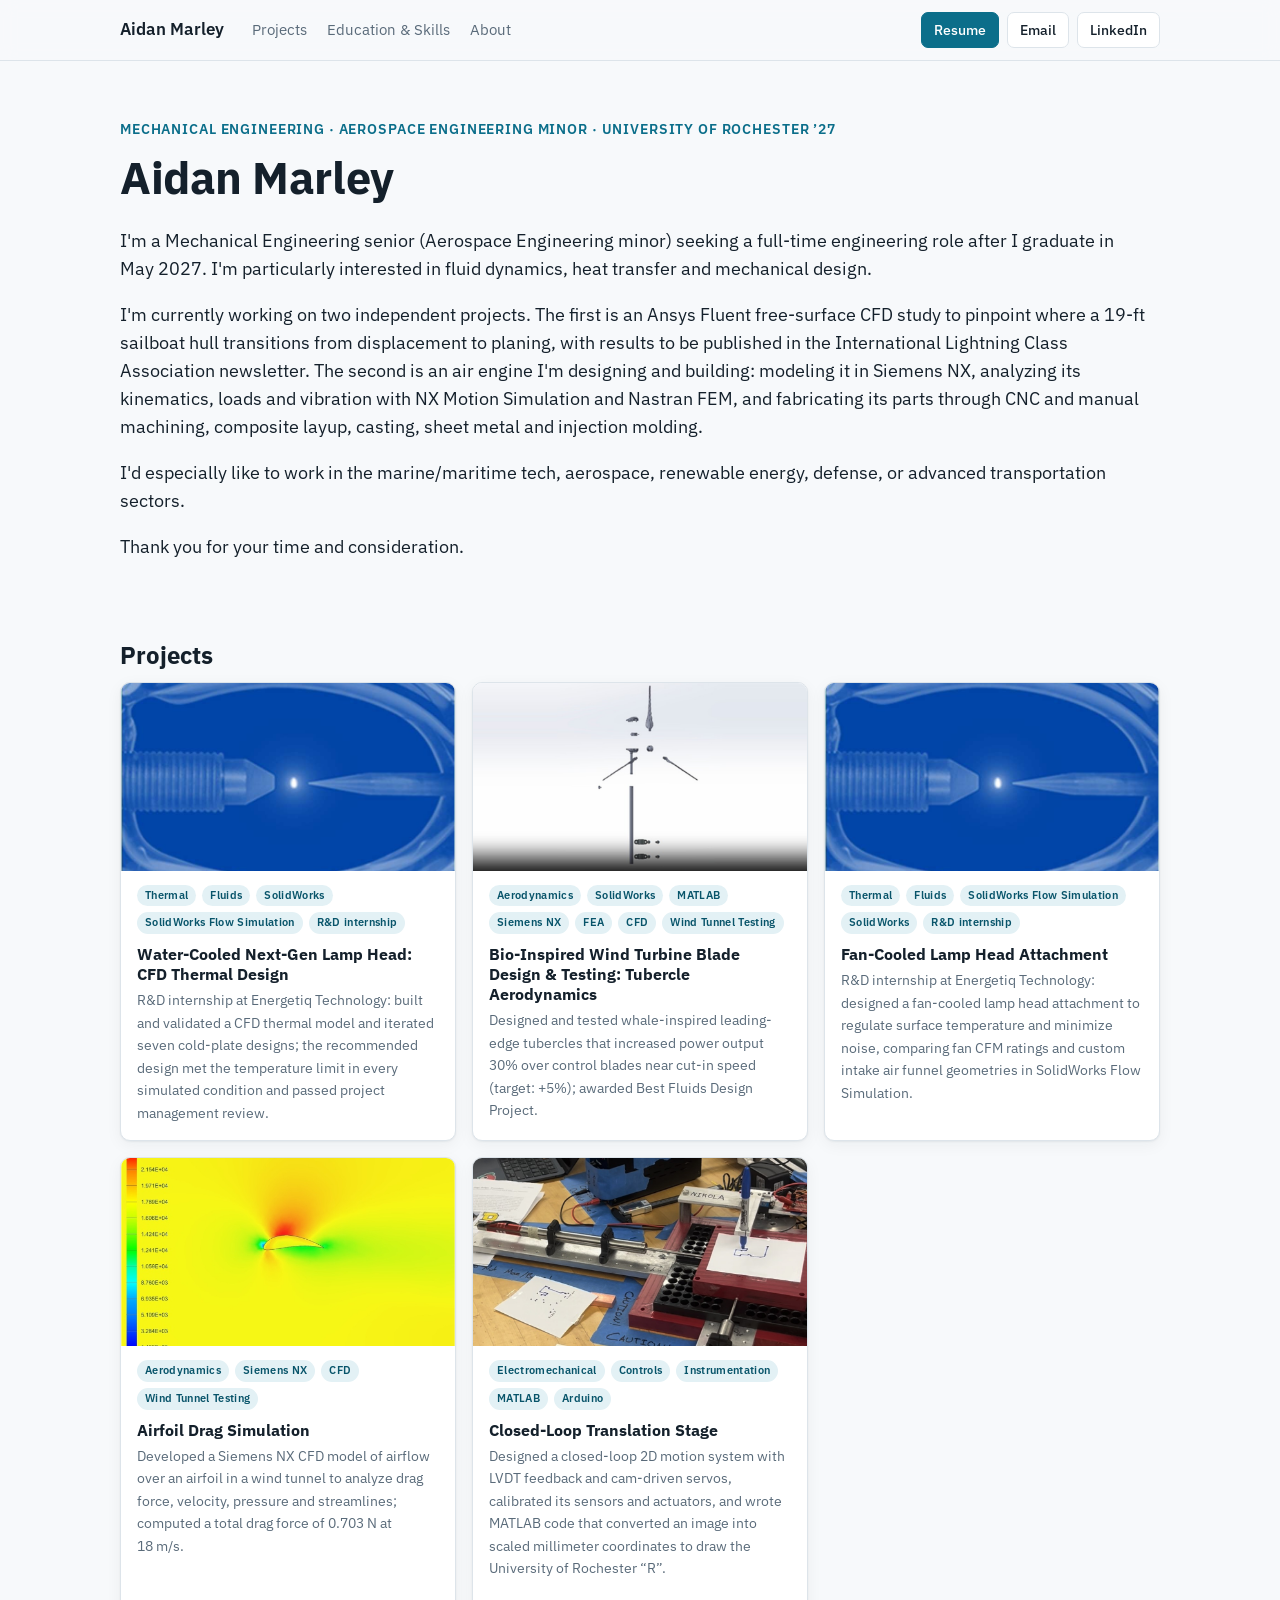
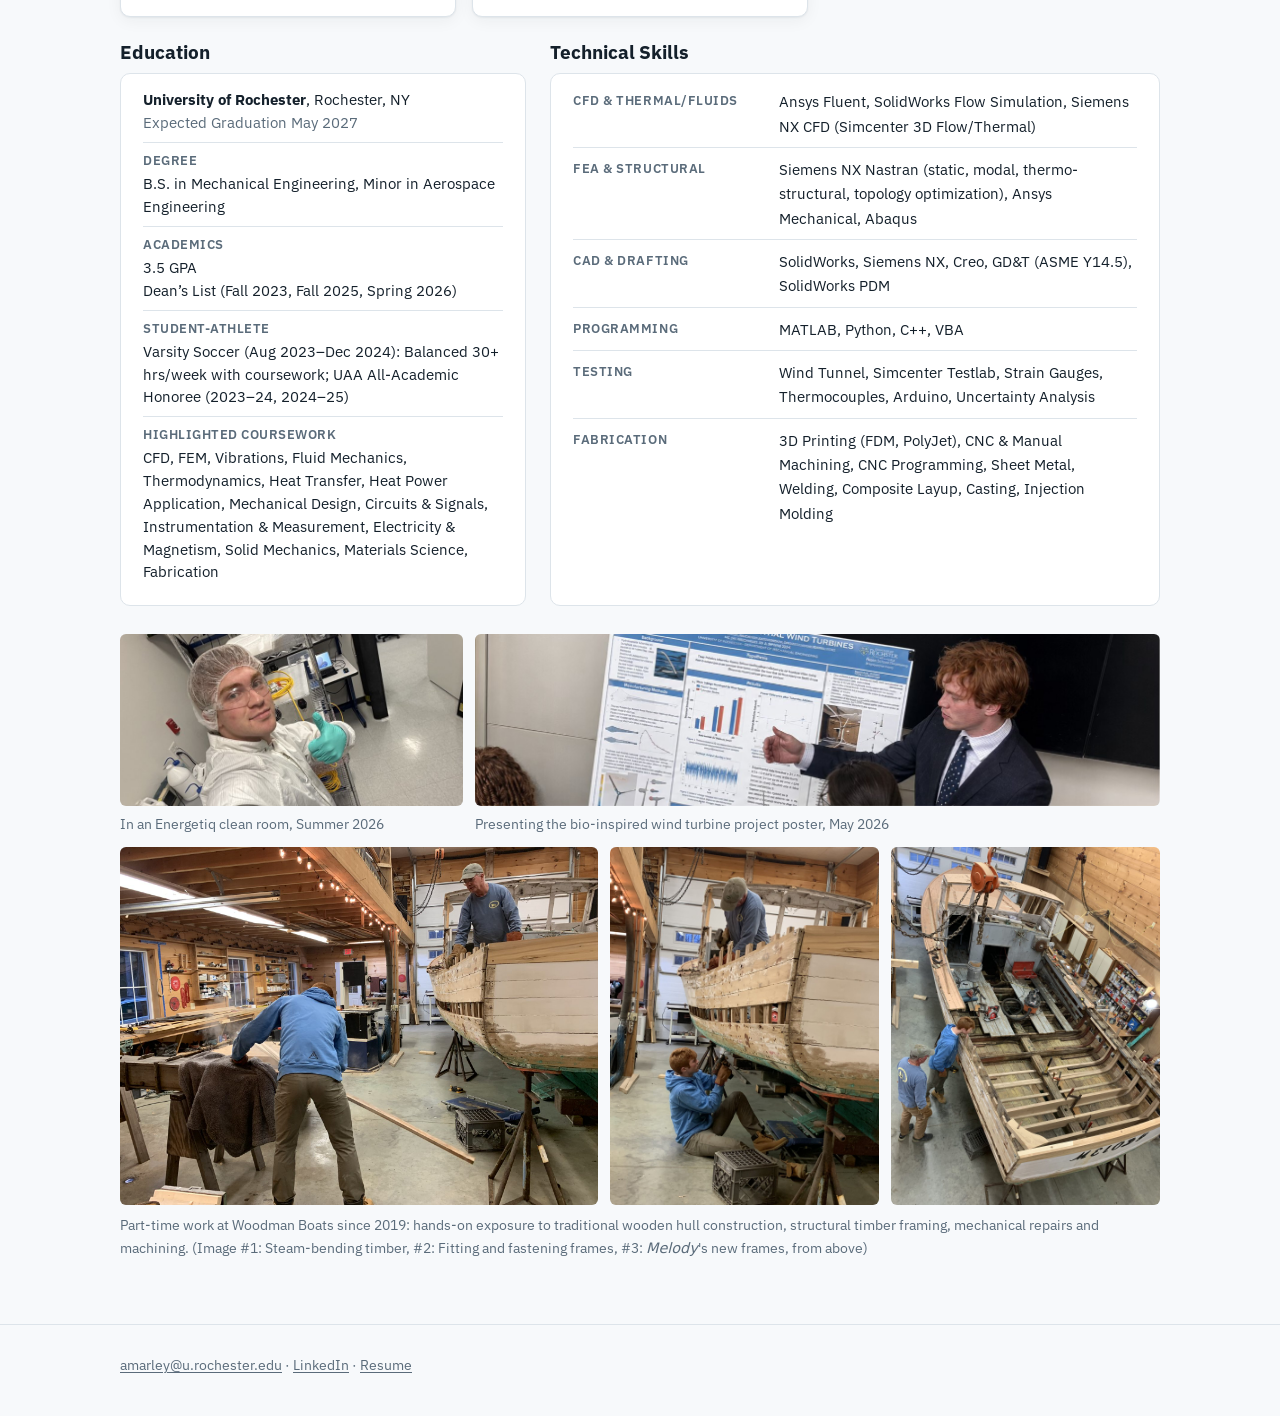
==== commit e755732d: "Add files via upload" ====
--- a/index.html
+++ b/index.html
@@ -127,7 +127,7 @@
           <div><dt>CAD &amp; Drafting</dt><dd>SolidWorks, Siemens NX, Creo, GD&amp;T (ASME Y14.5), SolidWorks PDM</dd></div>
           <div><dt>Programming</dt><dd>MATLAB, Python, C++, VBA</dd></div>
           <div><dt>Testing</dt><dd>Wind Tunnel, Simcenter Testlab, Strain Gauges, Thermocouples, Arduino, Uncertainty Analysis</dd></div>
-          <div><dt>Fabrication</dt><dd>3D Printing (FDM, SLA), CNC &amp; Manual Machining, CNC Programming, Sheet Metal, Welding, Composite Layup, Casting, Injection Molding</dd></div>
+          <div><dt>Fabrication</dt><dd>3D Printing (FDM, PolyJet), CNC &amp; Manual Machining, CNC Programming, Sheet Metal, Welding, Composite Layup, Casting, Injection Molding</dd></div>
         </dl>
       </div>
     </div>
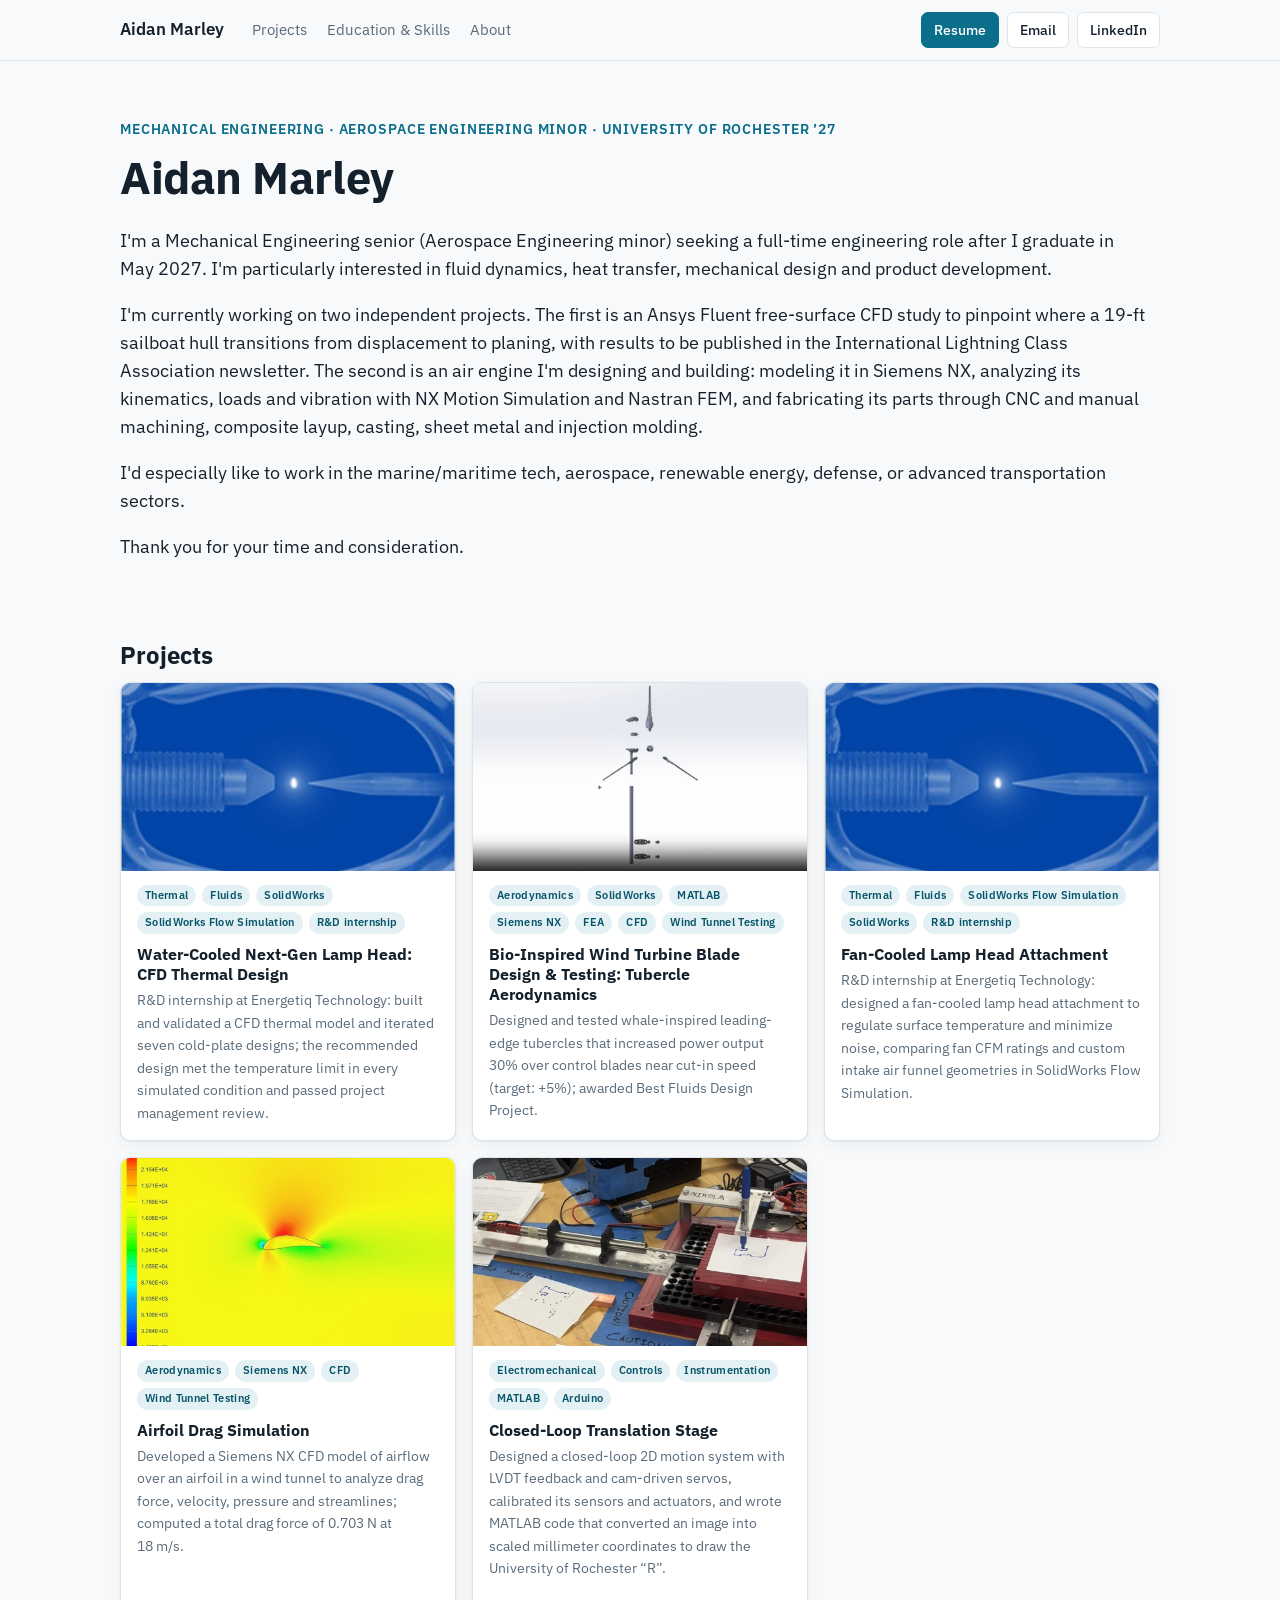
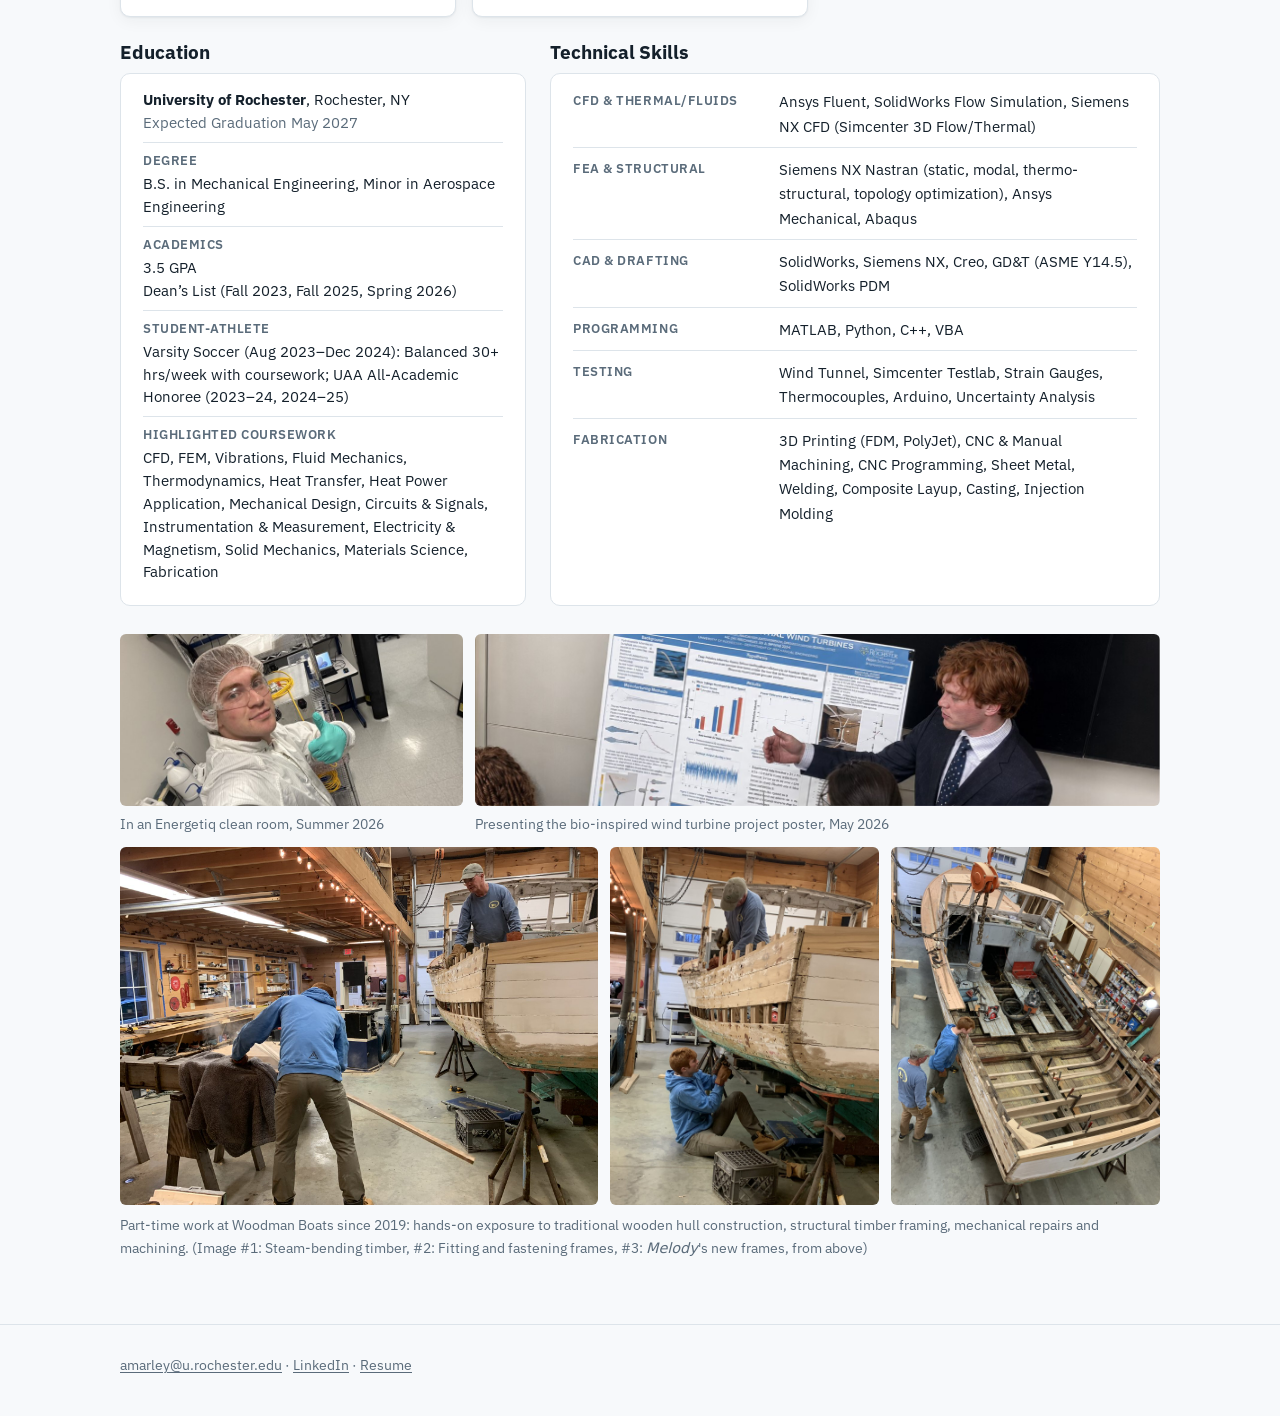
==== commit 5f80ad6f: "Add files via upload" ====
--- a/index.html
+++ b/index.html
@@ -32,7 +32,7 @@
   <div class="wrap">
     <p class="eyebrow">Mechanical Engineering · Aerospace Engineering Minor · University of Rochester &rsquo;27</p>
     <h1>Aidan Marley</h1>
-    <p class="intro">I'm a Mechanical Engineering senior (Aerospace Engineering minor) seeking a full-time engineering role after I graduate in May&nbsp;2027. I'm particularly interested in fluid dynamics, heat transfer and mechanical design.</p>
+    <p class="intro">I'm a Mechanical Engineering senior (Aerospace Engineering minor) seeking a full-time engineering role after I graduate in May&nbsp;2027. I'm particularly interested in fluid dynamics, heat transfer, mechanical design and product development.</p>
     <p class="intro">I'm currently working on two independent projects. The first is an Ansys Fluent free-surface CFD study to pinpoint where a 19-ft sailboat hull transitions from displacement to planing, with results to be published in the International Lightning Class Association newsletter. The second is an air engine I'm designing and building: modeling it in Siemens NX, analyzing its kinematics, loads and vibration with NX Motion Simulation and Nastran FEM, and fabricating its parts through CNC and manual machining, composite layup, casting, sheet metal and injection molding.</p>
     <p class="intro">I'd especially like to work in the marine/maritime tech, aerospace, renewable energy, defense, or advanced transportation sectors.</p>
     <p class="intro">Thank you for your time and consideration.</p>
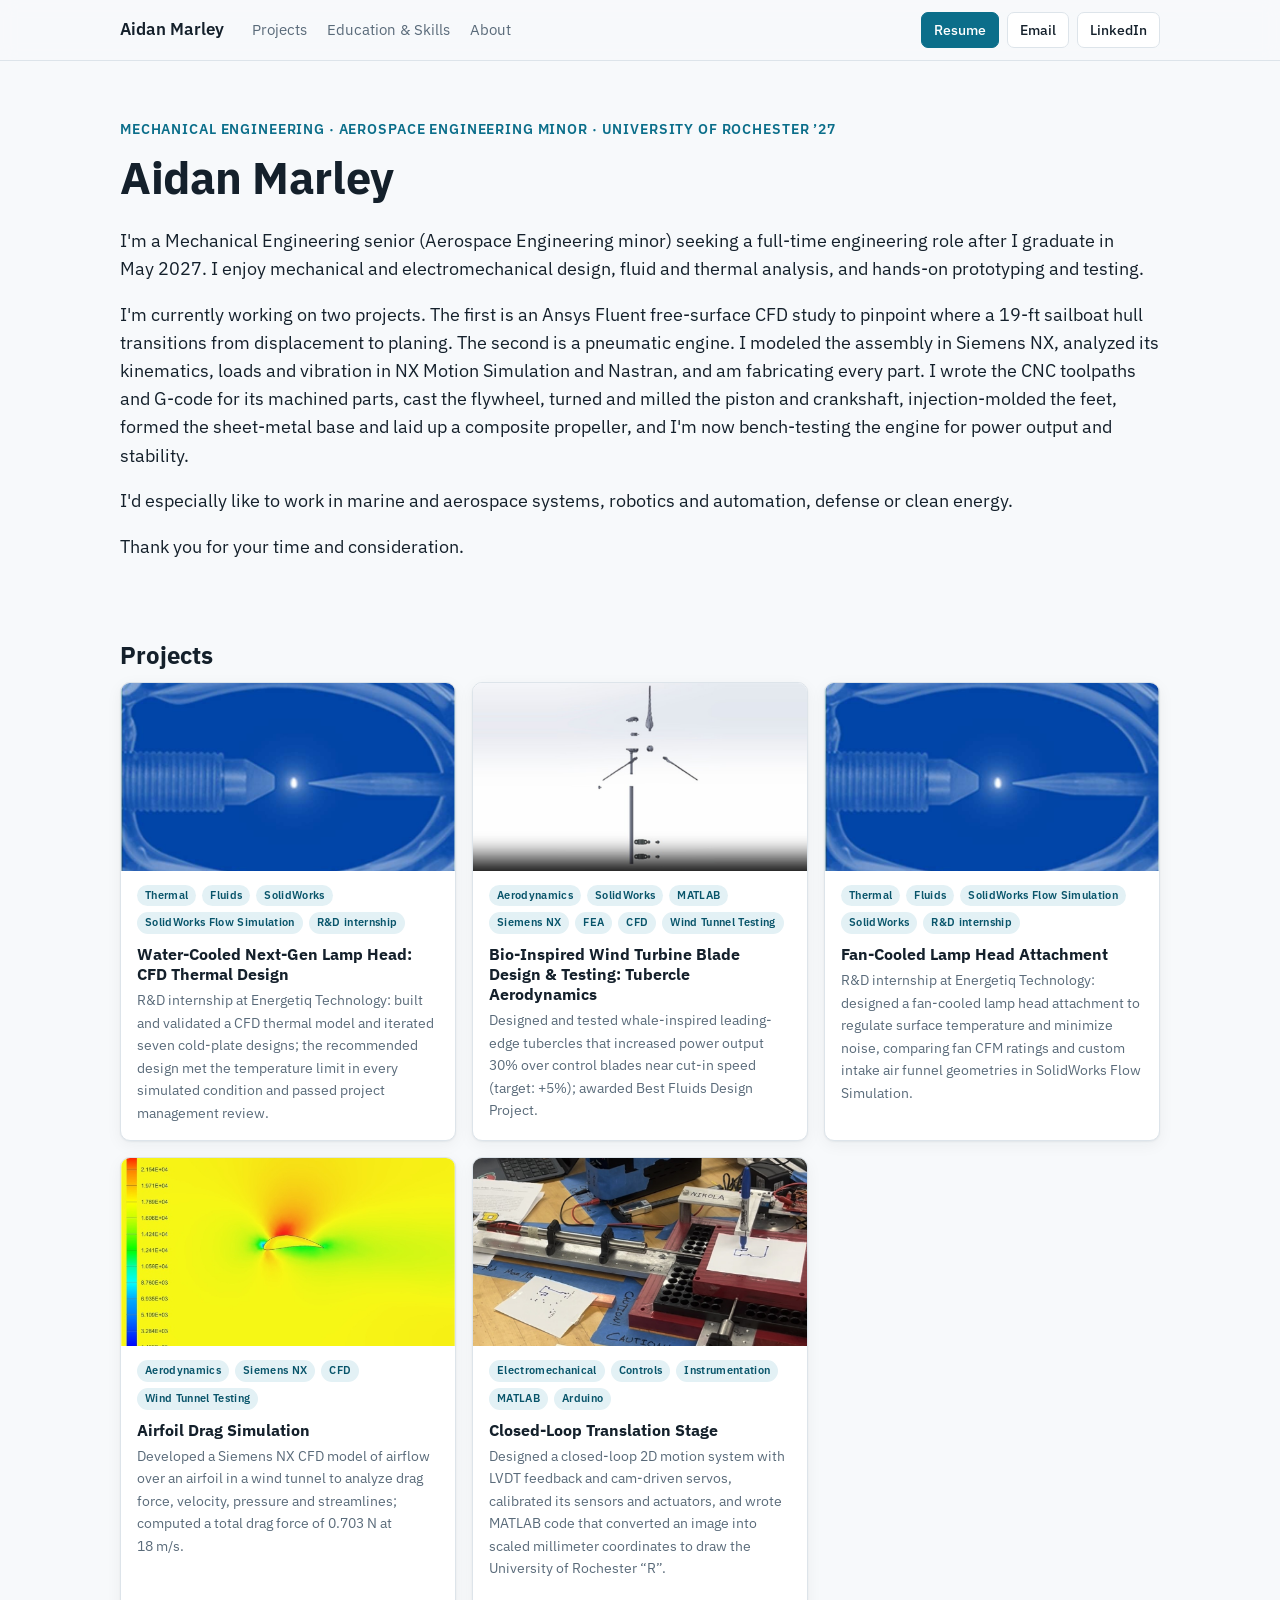
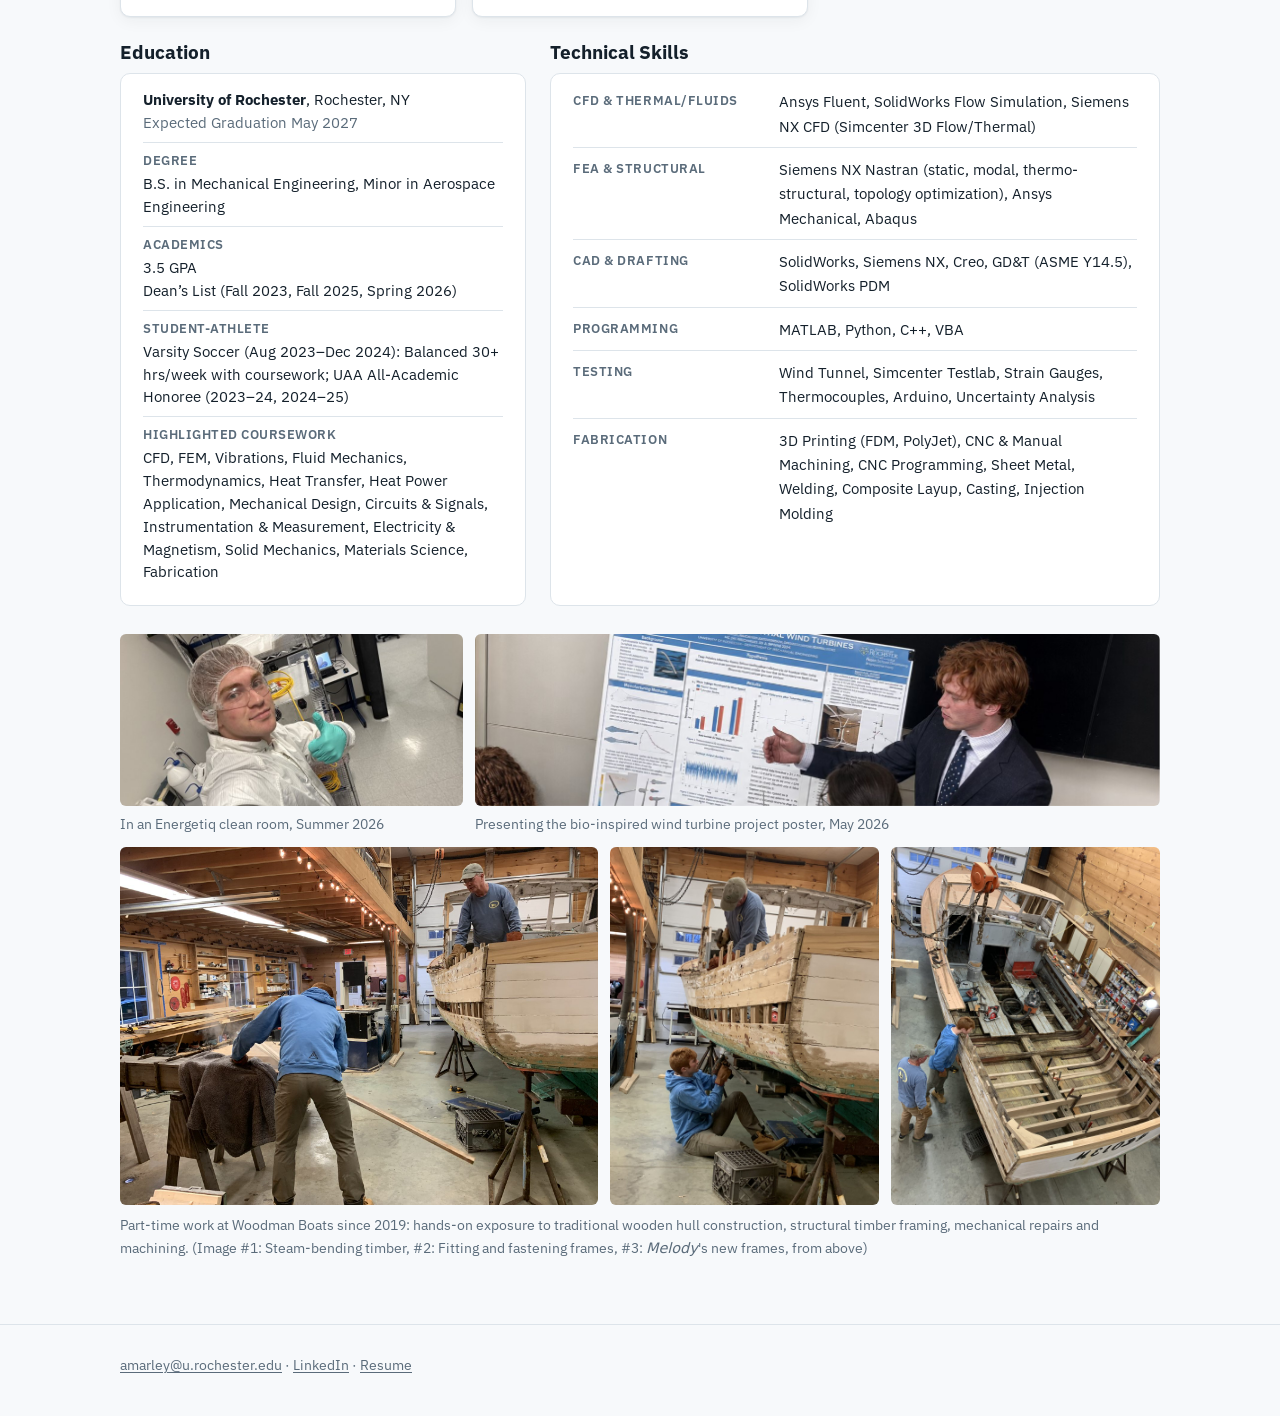
==== commit 42bf1056: "Add files via upload" ====
--- a/index.html
+++ b/index.html
@@ -3,8 +3,8 @@
 <head>
   <meta charset="utf-8">
   <meta name="viewport" content="width=device-width, initial-scale=1">
-  <title>Aidan Marley | Mechanical Engineering Portfolio: Design, Fluids &amp; Thermal</title>
-  <meta name="description" content="Engineering portfolio of Aidan Marley, Mechanical Engineering Senior (Aerospace Engineering minor) at the University of Rochester, focused on mechanical design, CFD, hydrodynamics, aerodynamics and thermal R&D.">
+  <title>Aidan Marley | Mechanical Engineering Portfolio: Design, Prototyping &amp; Analysis</title>
+  <meta name="description" content="Engineering portfolio of Aidan Marley, Mechanical Engineering Senior (Aerospace Engineering minor) at the University of Rochester, focused on mechanical and electromechanical design, fluid and thermal analysis, and hands-on prototyping and testing.">
   <link rel="preconnect" href="https://fonts.googleapis.com">
   <link rel="preconnect" href="https://fonts.gstatic.com" crossorigin>
   <link href="https://fonts.googleapis.com/css2?family=IBM+Plex+Mono:wght@400&family=IBM+Plex+Sans:wght@400;500;600&display=swap" rel="stylesheet">
@@ -32,9 +32,9 @@
   <div class="wrap">
     <p class="eyebrow">Mechanical Engineering · Aerospace Engineering Minor · University of Rochester &rsquo;27</p>
     <h1>Aidan Marley</h1>
-    <p class="intro">I'm a Mechanical Engineering senior (Aerospace Engineering minor) seeking a full-time engineering role after I graduate in May&nbsp;2027. I'm particularly interested in fluid dynamics, heat transfer, mechanical design and product development.</p>
-    <p class="intro">I'm currently working on two independent projects. The first is an Ansys Fluent free-surface CFD study to pinpoint where a 19-ft sailboat hull transitions from displacement to planing, with results to be published in the International Lightning Class Association newsletter. The second is an air engine I'm designing and building: modeling it in Siemens NX, analyzing its kinematics, loads and vibration with NX Motion Simulation and Nastran FEM, and fabricating its parts through CNC and manual machining, composite layup, casting, sheet metal and injection molding.</p>
-    <p class="intro">I'd especially like to work in the marine/maritime tech, aerospace, renewable energy, defense, or advanced transportation sectors.</p>
+    <p class="intro">I'm a Mechanical Engineering senior (Aerospace Engineering minor) seeking a full-time engineering role after I graduate in May&nbsp;2027. I enjoy mechanical and electromechanical design, fluid and thermal analysis, and hands-on prototyping and testing.</p>
+    <p class="intro">I'm currently working on two projects. The first is an Ansys Fluent free-surface CFD study to pinpoint where a 19-ft sailboat hull transitions from displacement to planing. The second is a pneumatic engine. I modeled the assembly in Siemens NX, analyzed its kinematics, loads and vibration in NX Motion Simulation and Nastran, and am fabricating every part. I wrote the CNC toolpaths and G-code for its machined parts, cast the flywheel, turned and milled the piston and crankshaft, injection-molded the feet, formed the sheet-metal base and laid up a composite propeller, and I'm now bench-testing the engine for power output and stability.</p>
+    <p class="intro">I'd especially like to work in marine and aerospace systems, robotics and automation, defense or clean energy.</p>
     <p class="intro">Thank you for your time and consideration.</p>
   </div>
 </header>
